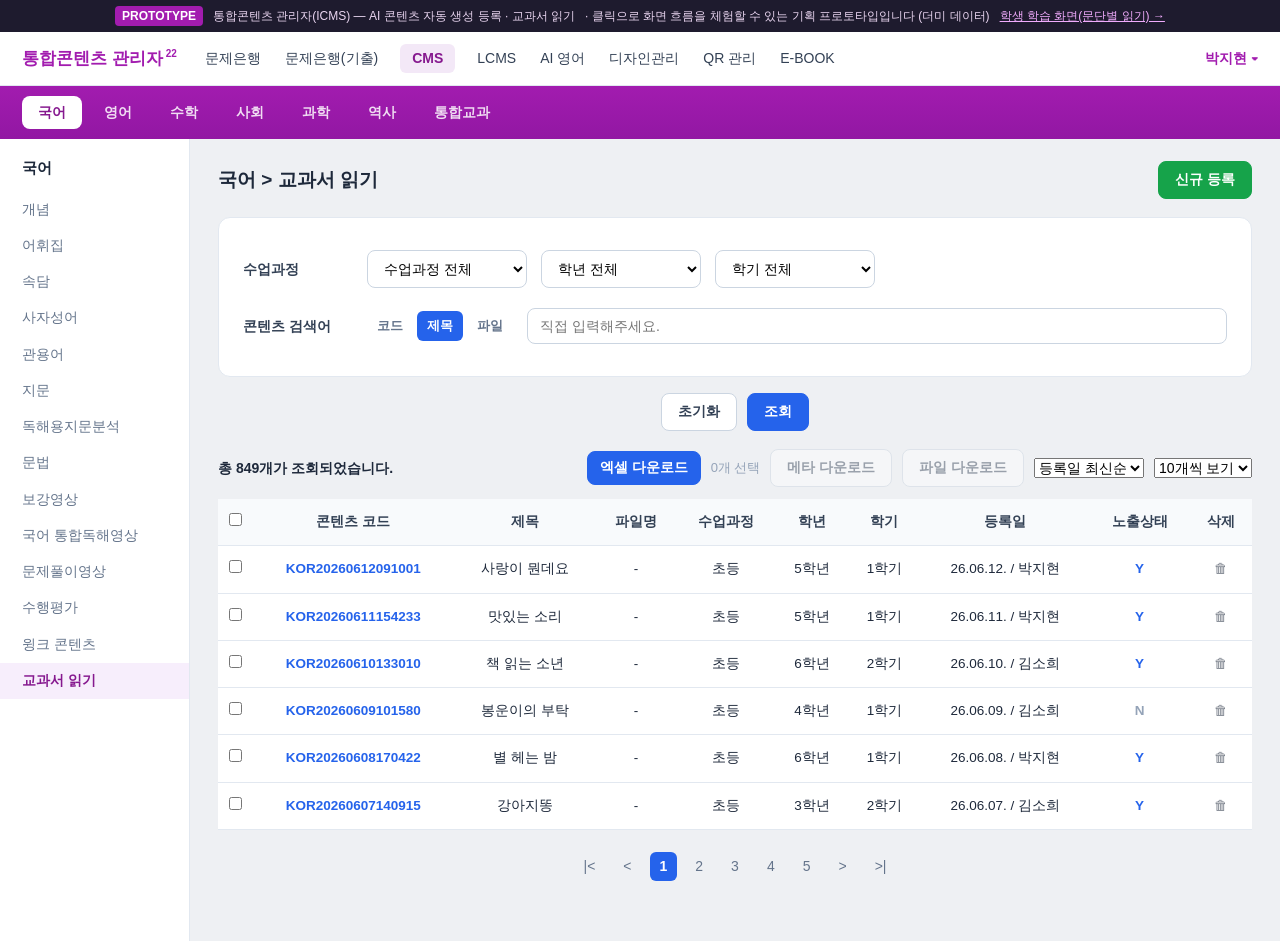
==== index.html @ 0d21c91a "AI 콘텐츠 자동 생성 버튼을 AI 입력 카드 내로 이동 - 하단 액션에는 취소/등록하기만 유지 Co-Authored-By: Claude Opus 4.8 <noreply@anthr" ====
<!DOCTYPE html>
<html lang="ko">
<head>
  <meta charset="UTF-8" />
  <meta name="viewport" content="width=device-width, initial-scale=1.0" />
  <title>ICMS — 교과서 읽기 AI 콘텐츠 등록 (프로토타입)</title>
  <link rel="stylesheet" href="styles.css" />
</head>
<body>
  <!-- 프로토타입 안내 -->
  <div class="proto-bar">
    <span class="tag">PROTOTYPE</span>
    통합콘텐츠 관리자(ICMS) — AI 콘텐츠 자동 생성 등록 · 교과서 읽기
    <span>· 클릭으로 화면 흐름을 체험할 수 있는 기획 프로토타입입니다 (더미 데이터)</span>
    <a href="reading-paragraph.html" style="color:#f0abfc;text-decoration:underline">학생 학습 화면(문단별 읽기) →</a>
  </div>

  <!-- GNB -->
  <header class="gnb">
    <div class="logo">통합콘텐츠 관리자 <sup>22</sup></div>
    <nav class="gnb-menu">
      <a href="#">문제은행</a>
      <a href="#">문제은행(기출)</a>
      <a href="#" class="active">CMS</a>
      <a href="#">LCMS</a>
      <a href="#">AI 영어</a>
      <a href="#">디자인관리</a>
      <a href="#">QR 관리</a>
      <a href="#">E-BOOK</a>
    </nav>
    <div class="gnb-user">박지현 ▾</div>
  </header>

  <!-- 과목 탭 -->
  <div class="subject-bar">
    <div class="tab active">국어</div>
    <div class="tab">영어</div>
    <div class="tab">수학</div>
    <div class="tab">사회</div>
    <div class="tab">과학</div>
    <div class="tab">역사</div>
    <div class="tab">통합교과</div>
  </div>

  <div class="layout">
    <!-- 좌측 국어 메뉴 -->
    <aside class="sidebar">
      <h3>국어</h3>
      <ul>
        <li>개념</li>
        <li>어휘집</li>
        <li>속담</li>
        <li>사자성어</li>
        <li>관용어</li>
        <li>지문</li>
        <li>독해용지문분석</li>
        <li>문법</li>
        <li>보강영상</li>
        <li>국어 통합독해영상</li>
        <li>문제풀이영상</li>
        <li>수행평가</li>
        <li>윙크 콘텐츠</li>
        <li class="active" onclick="go('list')">교과서 읽기</li>
      </ul>
    </aside>

    <main class="main">

      <!-- ============ 목록 ============ -->
      <section id="view-list" class="view active">
        <div class="row-between" style="margin-bottom:18px">
          <div class="breadcrumb" style="margin:0">국어 &gt; 교과서 읽기</div>
          <button class="btn btn-green" onclick="openRegister()">신규 등록</button>
        </div>

        <div class="card filter-card">
          <div class="filter-row">
            <div class="filter-label">수업과정</div>
            <select><option>수업과정 전체</option></select>
            <select><option>학년 전체</option></select>
            <select><option>학기 전체</option></select>
          </div>
          <div class="filter-row">
            <div class="filter-label">콘텐츠 검색어</div>
            <div class="seg">
              <button>코드</button>
              <button class="active">제목</button>
              <button>파일</button>
            </div>
            <input type="text" class="search-input" placeholder="직접 입력해주세요." />
          </div>
        </div>
        <div class="filter-actions">
          <button class="btn">초기화</button>
          <button class="btn btn-blue">조회</button>
        </div>

        <div class="list-toolbar">
          <span class="count">총 849개가 조회되었습니다.</span>
          <span class="spacer"></span>
          <button class="btn btn-blue" style="padding:7px 12px">엑셀 다운로드</button>
          <span class="muted">0개 선택</span>
          <button class="btn" disabled>메타 다운로드</button>
          <button class="btn" disabled>파일 다운로드</button>
          <select><option>등록일 최신순</option></select>
          <select><option>10개씩 보기</option></select>
        </div>

        <table class="grid">
          <thead>
            <tr>
              <th style="width:34px"><input type="checkbox" /></th>
              <th>콘텐츠 코드</th><th>제목</th><th>파일명</th>
              <th>수업과정</th><th>학년</th><th>학기</th>
              <th>등록일</th><th>노출상태</th><th>삭제</th>
            </tr>
          </thead>
          <tbody id="list-body"><!-- JS --></tbody>
        </table>

        <div class="pager">
          <span class="pg">|&lt;</span><span class="pg">&lt;</span>
          <span class="pg active">1</span><span class="pg">2</span>
          <span class="pg">3</span><span class="pg">4</span><span class="pg">5</span>
          <span class="pg">&gt;</span><span class="pg">&gt;|</span>
        </div>
      </section>

      <!-- ============ 등록 / 수정 (공용 폼) ============ -->
      <section id="view-form" class="view">
        <div class="breadcrumb" id="form-breadcrumb">CMS &gt; 국어 &gt; 교과서 읽기 &gt; 등록</div>
        <div class="warn-banner">⚠ AI 콘텐츠 생성시 이전에 작성된 내용이 사라지고, 새로운 내용이 덮어씌워집니다.</div>

        <div class="card" style="margin-bottom:18px">
          <div class="section-title">등록 정보</div>
          <div class="reg-info">
            <div class="field-inline">
              <label>수업과정<span class="req">*</span></label>
              <select id="f-school">
                <option value="">학교급</option>
                <option>초등</option><option>중등</option><option>고등</option><option>공통</option>
              </select>
              <select id="f-cgrade">
                <option value="">학년</option>
                <option>1학년</option><option>2학년</option><option>3학년</option>
                <option>4학년</option><option>5학년</option><option>6학년</option>
              </select>
              <select id="f-term">
                <option value="">학기</option>
                <option>1학기</option><option>2학기</option>
              </select>
            </div>
            <div class="field-inline">
              <label>콘텐츠 제목<span class="req">*</span></label>
              <input type="text" id="f-cms-title" placeholder="콘텐츠 제목" style="min-width:300px" />
            </div>
          </div>
          <div class="reg-info" style="margin-top:16px">
            <div class="field-inline" style="flex:1; align-items:center">
              <label>목차코드<span class="req">*</span></label>
              <div class="toc-input-wrap">
                <input type="text" id="f-toc" placeholder="목차코드" oninput="hideTocResult()" />
                <span class="toc-clear" id="toc-clear" onclick="clearToc()">✕</span>
              </div>
              <button type="button" class="btn btn-blue-o" id="btn-toc-validate" onclick="validateToc()">목차 검증</button>
            </div>
          </div>
          <div id="toc-result" class="toc-result" style="display:none"></div>
        </div>

        <div class="two-col">
          <!-- AI 입력 -->
          <div class="card">
            <div class="section-title">AI 입력</div>
            <div class="field">
              <label>교과서 제목<span class="req">*</span></label>
              <input type="text" id="f-title" placeholder="예) 사랑이 뭔데요" />
            </div>
            <div class="field">
              <label>학년<span class="req">*</span></label>
              <select id="f-grade">
                <option>초등학교 5학년</option>
                <option>초등학교 1학년</option><option>초등학교 2학년</option>
                <option>초등학교 3학년</option><option>초등학교 4학년</option>
                <option>초등학교 6학년</option>
              </select>
            </div>
            <div class="field">
              <label>교과서 본문<span class="req">*</span></label>
              <textarea id="f-body" rows="12" placeholder="여기에 지문을 붙여넣으세요. 문단을 직접 나누려면 나누고 싶은 곳에 /// 을 넣어주세요." oninput="updateCount()"></textarea>
              <div class="charcount"><span id="f-count">0</span>자</div>
              <div class="hint">💡 문단을 직접 나누려면 ///로 구분하세요. 없으면 AI가 자동으로 나눠요.</div>
            </div>
            <div class="field">
              <label>퀴즈 갯수<span class="req">*</span></label>
              <input type="text" id="f-quizcount" value="3" style="width:120px" />
            </div>
            <button class="btn btn-blue-o" style="width:100%" onclick="generateAI()">✨ AI 콘텐츠 자동 생성</button>
          </div>

          <!-- AI 출력 -->
          <div class="card">
            <div class="section-title">AI 출력</div>
            <div class="field">
              <label>인트로<span class="req">*</span></label>
              <textarea id="f-intro" rows="3" placeholder="글 전체를 흥미롭게 소개하는 인트로"></textarea>
            </div>

            <div class="subhead">
              <h4>문단별 요약</h4>
              <button class="add-btn" onclick="addParagraph()">+ 문단 추가</button>
            </div>
            <div id="paragraphs"><!-- JS --></div>

            <div class="subhead">
              <h4>퀴즈 / 정답</h4>
              <button class="add-btn" onclick="addQuiz()">+ 퀴즈 추가</button>
            </div>
            <div id="quizzes"><!-- JS --></div>
          </div>
        </div>

        <div class="form-actions">
          <button class="btn btn-dark" id="btn-cancel" onclick="cancelForm()">취소</button>
          <button class="btn btn-blue" id="btn-submit" onclick="submitForm()">등록하기</button>
        </div>
      </section>

      <!-- ============ 상세 ============ -->
      <section id="view-detail" class="view">
        <div class="breadcrumb">CMS &gt; 상세</div>

        <div class="detail-section">
          <h4>콘텐츠 정보</h4>
          <table class="kv">
            <tr><th>콘텐츠 코드</th><td id="d-code">KOR20260612091001</td><th>과목</th><td>국어</td></tr>
            <tr><th>유형</th><td>교과서 읽기</td><th>수업 콘텐츠 분류</th><td>수업</td></tr>
            <tr><th>콘텐츠 타입</th><td>READING (읽기)</td><th>영상형태</th><td></td></tr>
            <tr><th>콘텐츠 구분</th><td>단일</td><th>콘텐츠 형태</th><td>URL</td></tr>
            <tr><th>제목</th><td id="d-title" colspan="3">「사랑이 뭔데요」</td></tr>
          </table>
        </div>

        <div class="detail-section">
          <h4>목차 정보</h4>
          <table class="kv">
            <tr><th>학급/학년/학기</th><td colspan="3">초등 / 5학년 / 1학기</td></tr>
            <tr><th>목차코드</th><td colspan="3"><span class="code-pill">TCK00000000006540022</span><span class="copy-link" onclick="toast('목차코드가 복사되었습니다.')">목차코드 복사</span></td></tr>
            <tr><th>연결된 목차</th><td colspan="3">-</td></tr>
            <tr><th>목차유형</th><td colspan="3">-</td></tr>
            <tr><th>개정과정</th><td colspan="3">-</td></tr>
            <tr><th>교재정보</th><td colspan="3">-</td></tr>
            <tr><th>학습목표</th><td colspan="3">-</td></tr>
            <tr><th>영상형태</th><td colspan="3"></td></tr>
            <tr><th>교육과정성취 기준</th><td colspan="3">-</td></tr>
          </table>
        </div>

        <div class="detail-section">
          <h4>메타 정보</h4>
          <table class="kv">
            <tr><th>URL</th><td colspan="3">
              <div class="url-line"><span>https://korean-textbook-reading.dev.cats4me.net/?code=KOR20260612091001&amp;type=READING&amp;where=c&amp;user=t</span><button class="mini-btn" onclick="window.open('reading-paragraph.html','_blank')">미리보기</button></div>
            </td></tr>
          </table>
        </div>

        <div class="detail-section">
          <h4>첨부파일 정보</h4>
          <table class="kv">
            <tr><th>콘텐츠 원본파일</th><td colspan="3" style="color:var(--gray-400)">첨부된 원본파일이 없습니다.</td></tr>
            <tr><th>콘텐츠 미리보기</th><td colspan="3"></td></tr>
          </table>
        </div>

        <div class="detail-section">
          <h4>등록 정보</h4>
          <table class="kv">
            <tr><th>사용 종료일</th><td>영구</td><th>노출상태</th><td>노출중</td></tr>
            <tr><th>등록일</th><td>2026-06-12 16:45 / 박지현</td><th>수정일</th><td>-</td></tr>
          </table>
        </div>

        <div class="form-actions">
          <button class="btn btn-dark" onclick="go('list')">목록</button>
          <button class="btn btn-green" onclick="toast('노출상태가 변경되었습니다.')">노출상태 변경</button>
          <button class="btn btn-green" onclick="openEdit()">수정</button>
          <button class="btn btn-red" onclick="toast('삭제되었습니다. (프로토타입)')">삭제</button>
        </div>
      </section>

    </main>
  </div>

  <!-- 로딩 오버레이 -->
  <div class="overlay" id="overlay">
    <div class="loading-pop">
      <div class="spinner"></div>
      <div class="t1">처리중입니다...</div>
      <div class="t2">잠시만 기다려 주십시오.</div>
    </div>
  </div>

  <div id="toast"></div>

  <script src="app.js"></script>
</body>
</html>
---- styles.css ----
:root {
  --purple: #a21caf;
  --purple-dark: #86198f;
  --purple-soft: #f3e8f7;
  --blue: #2563eb;
  --blue-soft: #eff6ff;
  --green: #16a34a;
  --green-dark: #15803d;
  --red: #dc2626;
  --gray-900: #1e293b;
  --gray-700: #334155;
  --gray-500: #64748b;
  --gray-400: #94a3b8;
  --gray-300: #cbd5e1;
  --gray-200: #e2e8f0;
  --gray-100: #f1f5f9;
  --gray-50: #f8fafc;
  --border: #e2e8f0;
}

* { box-sizing: border-box; margin: 0; padding: 0; }

body {
  font-family: -apple-system, BlinkMacSystemFont, "Apple SD Gothic Neo", "Malgun Gothic", "Pretendard", "Segoe UI", sans-serif;
  color: var(--gray-900);
  background: #eef0f3;
  font-size: 14px;
  line-height: 1.5;
}

button { font-family: inherit; cursor: pointer; }
input, select, textarea { font-family: inherit; font-size: 14px; }

/* ===== 프로토타입 안내 바 ===== */
.proto-bar {
  background: #1e1b2e;
  color: #e9d5f0;
  font-size: 12px;
  padding: 6px 18px;
  display: flex;
  align-items: center;
  gap: 10px;
  justify-content: center;
}
.proto-bar a { color: #f0abfc; text-decoration: underline; }
.proto-bar .tag {
  background: var(--purple);
  color: #fff;
  border-radius: 4px;
  padding: 1px 7px;
  font-weight: 600;
}

/* ===== GNB ===== */
.gnb {
  background: #fff;
  border-bottom: 1px solid var(--border);
  display: flex;
  align-items: center;
  padding: 0 22px;
  height: 54px;
  gap: 26px;
}
.gnb .logo {
  font-weight: 800;
  color: var(--purple);
  font-size: 17px;
  display: flex;
  align-items: flex-start;
  gap: 3px;
}
.gnb .logo sup { font-size: 10px; color: var(--purple); font-weight: 700; }
.gnb-menu { display: flex; gap: 20px; align-items: center; flex: 1; }
.gnb-menu a {
  color: var(--gray-700);
  text-decoration: none;
  font-size: 14px;
  font-weight: 500;
  padding: 4px 2px;
}
.gnb-menu a.active {
  background: var(--purple-soft);
  color: var(--purple-dark);
  border-radius: 6px;
  padding: 4px 12px;
  font-weight: 700;
}
.gnb-user { color: var(--purple); font-weight: 600; }

/* ===== 과목 탭 ===== */
.subject-bar {
  background: linear-gradient(180deg, #a21caf 0%, #9217a3 100%);
  display: flex;
  gap: 6px;
  padding: 10px 22px;
}
.subject-bar .tab {
  color: rgba(255,255,255,.85);
  padding: 6px 16px;
  border-radius: 8px;
  font-weight: 600;
  font-size: 14px;
}
.subject-bar .tab.active { background: #fff; color: var(--purple-dark); }

/* ===== 레이아웃 ===== */
.layout { display: flex; min-height: calc(100vh - 110px); background: #eef0f3; }
.sidebar {
  width: 190px;
  background: #fff;
  border-right: 1px solid var(--border);
  padding: 18px 0;
  flex-shrink: 0;
}
.sidebar h3 { font-size: 15px; padding: 0 22px 12px; color: var(--gray-900); }
.sidebar ul { list-style: none; }
.sidebar li {
  padding: 8px 22px;
  color: var(--gray-500);
  font-size: 13.5px;
  cursor: pointer;
}
.sidebar li:hover { background: var(--gray-50); }
.sidebar li.active { background: #f7eefc; color: var(--purple-dark); font-weight: 700; }

.main { flex: 1; padding: 22px 28px 60px; min-width: 0; }

/* ===== 공통 요소 ===== */
.breadcrumb { font-size: 19px; font-weight: 800; color: var(--gray-900); margin-bottom: 18px; }
.row-between { display: flex; align-items: center; justify-content: space-between; }

.card {
  background: #fff;
  border: 1px solid var(--border);
  border-radius: 12px;
  padding: 22px 24px;
}
.section-title { font-size: 15px; font-weight: 800; margin-bottom: 14px; }

.btn {
  border: 1px solid var(--gray-300);
  background: #fff;
  color: var(--gray-700);
  border-radius: 8px;
  padding: 9px 16px;
  font-size: 13.5px;
  font-weight: 600;
}
.btn:hover { background: var(--gray-50); }
.btn-green { background: var(--green); border-color: var(--green); color: #fff; }
.btn-green:hover { background: var(--green-dark); }
.btn-blue { background: var(--blue); border-color: var(--blue); color: #fff; }
.btn-blue:hover { filter: brightness(.95); }
.btn-blue-o { background: #fff; border-color: var(--blue); color: var(--blue); }
.btn-blue-o:hover { background: var(--blue-soft); }
.btn-dark { background: #334155; border-color: #334155; color: #fff; }
.btn-dark:hover { background: #1e293b; }
.btn-red { background: var(--red); border-color: var(--red); color: #fff; }
.btn-red:hover { filter: brightness(.95); }
.btn:disabled { opacity: .45; cursor: not-allowed; }

/* ===== 목록 화면 ===== */
.filter-card { margin-bottom: 16px; }
.filter-row { display: flex; align-items: center; gap: 14px; padding: 10px 0; }
.filter-label { width: 110px; font-weight: 700; color: var(--gray-700); }
.filter-row select, .filter-row input[type=text] {
  border: 1px solid var(--gray-300);
  border-radius: 8px;
  padding: 9px 12px;
  background: #fff;
}
.filter-row select { min-width: 160px; }
.filter-row .search-input { flex: 1; }
.seg { display: inline-flex; gap: 4px; }
.seg button {
  border: none; background: transparent; color: var(--gray-500);
  padding: 6px 10px; border-radius: 6px; font-weight: 600;
}
.seg button.active { background: var(--blue); color: #fff; }
.filter-actions { display: flex; justify-content: center; gap: 10px; margin: 6px 0 18px; }

.list-toolbar { display: flex; align-items: center; gap: 10px; margin-bottom: 12px; }
.list-toolbar .count { font-weight: 700; }
.list-toolbar .spacer { flex: 1; }
.list-toolbar .muted { color: var(--gray-400); font-size: 13px; }

table.grid { width: 100%; border-collapse: collapse; background: #fff; }
table.grid th, table.grid td {
  border-bottom: 1px solid var(--border);
  padding: 13px 10px;
  text-align: center;
  font-size: 13.5px;
}
table.grid thead th { color: var(--gray-700); font-weight: 700; background: var(--gray-50); }
table.grid td.code a { color: var(--blue); text-decoration: none; font-weight: 600; }
table.grid td.code a:hover { text-decoration: underline; }
.expose-y { color: var(--blue); font-weight: 700; }
.expose-n { color: var(--gray-400); font-weight: 700; }
.trash { cursor: pointer; opacity: .6; }
.trash:hover { opacity: 1; }

.pager { display: flex; justify-content: center; gap: 8px; margin-top: 22px; color: var(--gray-500); }
.pager .pg { padding: 4px 10px; border-radius: 6px; cursor: pointer; }
.pager .pg.active { background: var(--blue); color: #fff; font-weight: 700; }

/* ===== 등록/수정 화면 ===== */
.warn-banner {
  background: #fffbeb;
  border: 1px solid #fde68a;
  color: #92660b;
  border-radius: 10px;
  padding: 13px 18px;
  margin-bottom: 18px;
  font-size: 13.5px;
}
.req { color: var(--red); margin-left: 2px; }

.reg-info { display: flex; gap: 40px; align-items: center; flex-wrap: wrap; }
.field-inline { display: flex; align-items: center; gap: 12px; }
.field-inline label { font-weight: 700; white-space: nowrap; }
.field-inline select, .field-inline input {
  border: 1px solid var(--gray-300); border-radius: 8px; padding: 9px 12px;
}

/* 목차코드 입력 + 목차 검증 */
.toc-input-wrap { position: relative; flex: 1; min-width: 280px; max-width: 420px; }
.toc-input-wrap input { width: 100%; border: 1px solid var(--gray-300); border-radius: 8px; padding: 9px 34px 9px 12px; }
.toc-clear {
  position: absolute; right: 10px; top: 50%; transform: translateY(-50%);
  color: var(--gray-400); cursor: pointer; font-size: 13px; line-height: 1;
}
.toc-clear:hover { color: var(--red); }
.toc-result { margin-top: 16px; border-top: 1px dashed var(--gray-200); padding-top: 14px; }
.toc-result .ok { color: var(--green-dark); font-weight: 700; }
.toc-result .res-title { font-weight: 800; margin-bottom: 8px; }
.toc-result .fail-item { margin: 5px 0; }
.toc-result .fail-code { color: var(--red); font-weight: 700; }
.toc-result .fail-reason { color: var(--red); margin-left: 8px; }

.two-col { display: grid; grid-template-columns: 1fr 1fr; gap: 18px; margin-top: 18px; }
@media (max-width: 980px) { .two-col { grid-template-columns: 1fr; } }

.field { margin-bottom: 18px; }
.field > label { display: block; font-weight: 700; margin-bottom: 7px; }
.field input[type=text], .field select, .field textarea {
  width: 100%;
  border: 1px solid var(--gray-300);
  border-radius: 8px;
  padding: 11px 13px;
  background: #fff;
}
.field textarea { resize: vertical; line-height: 1.6; }
.charcount { text-align: right; color: var(--gray-400); font-size: 12px; margin-top: 4px; }
.hint { color: var(--gray-500); font-size: 12.5px; margin-top: 6px; }

.subhead { display: flex; align-items: center; justify-content: space-between; margin: 22px 0 10px; }
.subhead h4 { font-size: 14px; font-weight: 800; }
.add-btn { color: var(--blue); border: 1px solid var(--blue); background: #fff; border-radius: 8px; padding: 6px 12px; font-weight: 700; font-size: 12.5px; }
.add-btn:hover { background: var(--blue-soft); }

.item-card {
  background: var(--gray-50);
  border: 1px solid var(--border);
  border-radius: 10px;
  padding: 16px 18px;
  margin-bottom: 12px;
  position: relative;
}
.item-card .title-input { font-weight: 700; }
.item-card .del-x {
  position: absolute; top: 10px; right: 12px;
  color: var(--gray-400); cursor: pointer; font-size: 16px; line-height: 1;
}
.item-card .del-x:hover { color: var(--red); }

.quiz-row { display: flex; gap: 16px; }
.quiz-main { flex: 1; }
.opt { display: flex; align-items: center; gap: 8px; margin: 6px 0; }
.opt input[type=radio] { width: 16px; height: 16px; accent-color: var(--green); }
.opt input[type=text] { flex: 1; border: 1px solid var(--gray-200); border-radius: 6px; padding: 7px 10px; background: #fff; }
.opt .opt-del { color: var(--gray-400); cursor: pointer; padding: 0 4px; }
.opt .opt-del:hover { color: var(--red); }
.ans-badge {
  background: #dcfce7; color: var(--green-dark);
  border: 1px solid #86efac; border-radius: 8px;
  padding: 8px 14px; font-weight: 700; height: fit-content; white-space: nowrap;
}
.opt-add { color: var(--blue); background: none; border: none; font-weight: 700; font-size: 12.5px; margin-top: 4px; }
.opt-eyebrow { font-size: 12px; color: var(--gray-400); margin: 2px 0 6px; }
.ex-label { font-weight: 700; font-size: 13px; margin: 14px 0 6px; }
.ex-label .ex-help { font-weight: 400; font-size: 11.5px; color: var(--gray-400); margin-left: 8px; }
.ex-input { display: block; width: 100%; border: 1px solid var(--gray-200); border-radius: 6px; padding: 8px 10px; background: #fff; resize: vertical; line-height: 1.6; }

.form-actions { display: flex; justify-content: center; gap: 14px; margin-top: 26px; }
.form-actions .btn { min-width: 120px; }

/* ===== 상세 화면 ===== */
.detail-section { margin-bottom: 26px; }
.detail-section h4 {
  font-size: 15px; font-weight: 800; padding-bottom: 8px;
  border-bottom: 2px solid var(--gray-300); margin-bottom: 0;
}
table.kv { width: 100%; border-collapse: collapse; }
table.kv th, table.kv td {
  border: 1px solid var(--border);
  padding: 12px 16px;
  text-align: left;
  vertical-align: middle;
}
table.kv th {
  background: var(--gray-50); font-weight: 700; color: var(--gray-700);
  width: 150px; white-space: nowrap;
}
.code-pill { background: var(--blue); color: #fff; border-radius: 8px; padding: 7px 16px; font-weight: 700; display: inline-block; }
.copy-link { color: var(--blue); margin-left: 12px; cursor: pointer; font-size: 13px; }
.copy-link:hover { text-decoration: underline; }
.url-line { display: flex; align-items: center; justify-content: space-between; gap: 16px; padding: 4px 0; }
.url-line span { word-break: break-all; color: var(--gray-700); font-size: 13px; }
.mini-btn { border: 1px solid var(--blue); color: var(--blue); background: #fff; border-radius: 6px; padding: 5px 12px; font-size: 12.5px; font-weight: 600; white-space: nowrap; }
.mini-btn:hover { background: var(--blue-soft); }

/* ===== 로딩 오버레이 ===== */
.overlay {
  position: fixed; inset: 0; background: rgba(15,23,42,.45);
  display: none; align-items: center; justify-content: center; z-index: 50;
}
.overlay.show { display: flex; }
.loading-pop {
  background: #fff; border-radius: 14px; padding: 36px 48px;
  text-align: center; box-shadow: 0 20px 50px rgba(0,0,0,.25);
}
.spinner {
  width: 46px; height: 46px; margin: 0 auto 18px;
  border: 4px solid var(--gray-200); border-top-color: var(--purple);
  border-radius: 50%; animation: spin .8s linear infinite;
}
@keyframes spin { to { transform: rotate(360deg); } }
.loading-pop .t1 { font-weight: 800; font-size: 16px; margin-bottom: 6px; }
.loading-pop .t2 { color: var(--gray-500); font-size: 13.5px; }

/* ===== 토스트 ===== */
#toast {
  position: fixed; bottom: 40px; left: 50%; transform: translateX(-50%) translateY(20px);
  background: #1e293b; color: #fff; padding: 13px 24px; border-radius: 10px;
  font-weight: 600; font-size: 14px; opacity: 0; pointer-events: none;
  transition: all .25s; z-index: 60; box-shadow: 0 10px 30px rgba(0,0,0,.3);
}
#toast.show { opacity: 1; transform: translateX(-50%) translateY(0); }

.view { display: none; }
.view.active { display: block; }
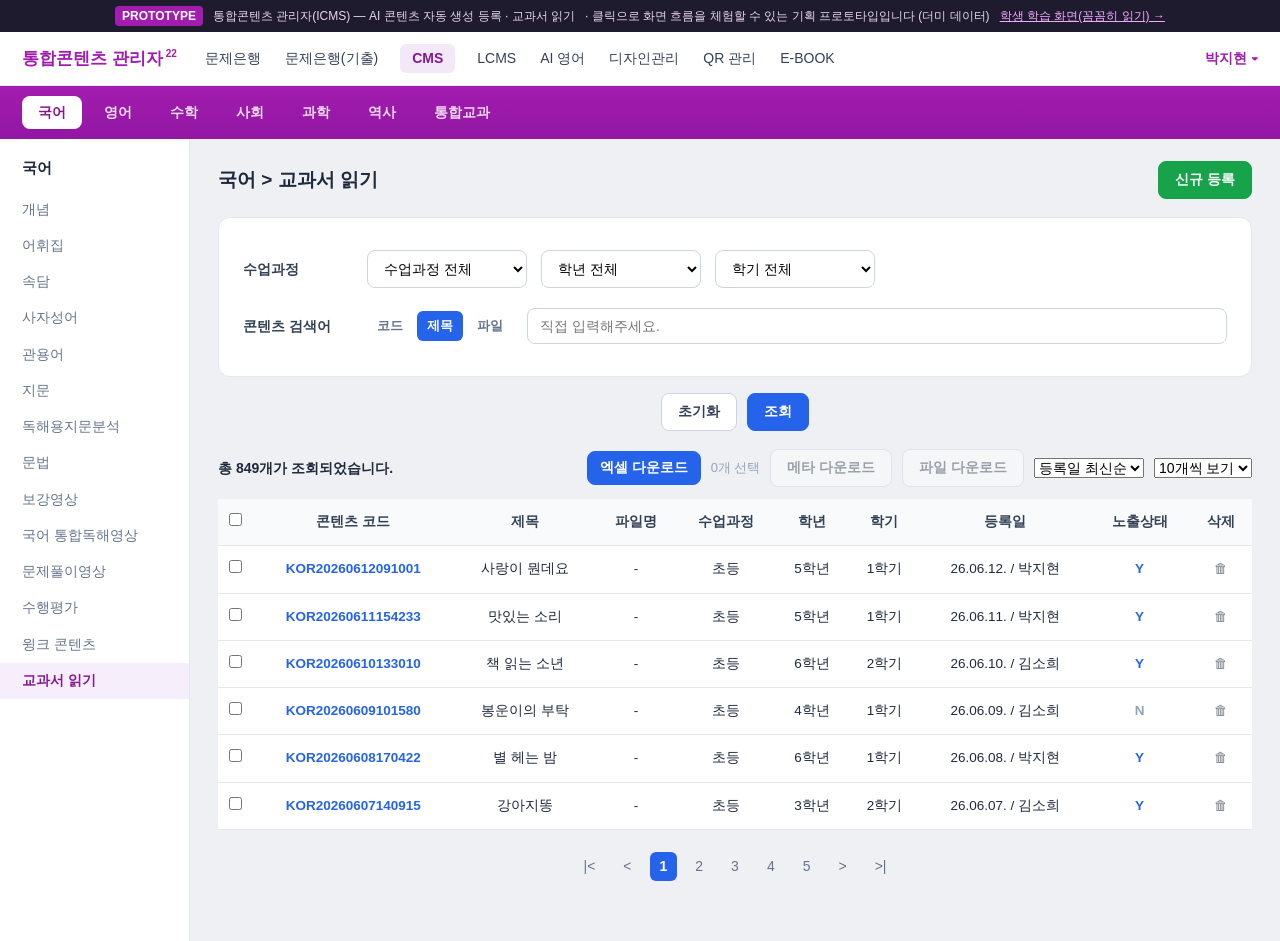
==== commit 35ecd933: "문단별 읽기 → 꼼꼼히 읽기로 명칭 통일 (프로토타입 라벨·README) Co-Authored-By: Claude Opus 4.8 <noreply@anthropic.com>" ====
--- a/index.html
+++ b/index.html
@@ -12,7 +12,7 @@
     <span class="tag">PROTOTYPE</span>
     통합콘텐츠 관리자(ICMS) — AI 콘텐츠 자동 생성 등록 · 교과서 읽기
     <span>· 클릭으로 화면 흐름을 체험할 수 있는 기획 프로토타입입니다 (더미 데이터)</span>
-    <a href="reading-paragraph.html" style="color:#f0abfc;text-decoration:underline">학생 학습 화면(문단별 읽기) →</a>
+    <a href="reading-paragraph.html" style="color:#f0abfc;text-decoration:underline">학생 학습 화면(꼼꼼히 읽기) →</a>
   </div>
 
   <!-- GNB -->
@@ -136,36 +136,26 @@
           <div class="reg-info">
             <div class="field-inline">
               <label>수업과정<span class="req">*</span></label>
-              <select id="f-school">
+              <select id="f-school" onchange="hideDupMsg()">
                 <option value="">학교급</option>
                 <option>초등</option><option>중등</option><option>고등</option><option>공통</option>
               </select>
-              <select id="f-cgrade">
+              <select id="f-cgrade" onchange="hideDupMsg()">
                 <option value="">학년</option>
                 <option>1학년</option><option>2학년</option><option>3학년</option>
                 <option>4학년</option><option>5학년</option><option>6학년</option>
               </select>
-              <select id="f-term">
+              <select id="f-term" onchange="hideDupMsg()">
                 <option value="">학기</option>
                 <option>1학기</option><option>2학기</option>
               </select>
             </div>
             <div class="field-inline">
               <label>콘텐츠 제목<span class="req">*</span></label>
-              <input type="text" id="f-cms-title" placeholder="콘텐츠 제목" style="min-width:300px" />
-            </div>
-          </div>
-          <div class="reg-info" style="margin-top:16px">
-            <div class="field-inline" style="flex:1; align-items:center">
-              <label>목차코드<span class="req">*</span></label>
-              <div class="toc-input-wrap">
-                <input type="text" id="f-toc" placeholder="목차코드" oninput="hideTocResult()" />
-                <span class="toc-clear" id="toc-clear" onclick="clearToc()">✕</span>
-              </div>
-              <button type="button" class="btn btn-blue-o" id="btn-toc-validate" onclick="validateToc()">목차 검증</button>
-            </div>
-          </div>
-          <div id="toc-result" class="toc-result" style="display:none"></div>
+              <input type="text" id="f-cms-title" placeholder="콘텐츠 제목" style="min-width:300px" oninput="hideDupMsg()" />
+            </div>
+          </div>
+          <div id="reg-dup-msg" class="dup-msg" style="display:none"></div>
         </div>
 
         <div class="two-col">
@@ -177,13 +167,8 @@
               <input type="text" id="f-title" placeholder="예) 사랑이 뭔데요" />
             </div>
             <div class="field">
-              <label>학년<span class="req">*</span></label>
-              <select id="f-grade">
-                <option>초등학교 5학년</option>
-                <option>초등학교 1학년</option><option>초등학교 2학년</option>
-                <option>초등학교 3학년</option><option>초등학교 4학년</option>
-                <option>초등학교 6학년</option>
-              </select>
+              <label>작가명</label>
+              <input type="text" id="f-author" placeholder="작가명 (선택)" />
             </div>
             <div class="field">
               <label>교과서 본문<span class="req">*</span></label>
@@ -208,9 +193,15 @@
 
             <div class="subhead">
               <h4>문단별 요약</h4>
-              <button class="add-btn" onclick="addParagraph()">+ 문단 추가</button>
             </div>
             <div id="paragraphs"><!-- JS --></div>
+
+            <div class="subhead">
+              <h4>낱말 풀이</h4>
+              <button class="add-btn" onclick="addWord()">+ 낱말 추가</button>
+            </div>
+            <div class="hint" style="margin:-2px 0 10px">💡 같은 낱말이 본문에 여러 번 나오면, 가장 첫번째 영역에 뜻풀이가 표시됩니다.</div>
+            <div id="words"><!-- JS --></div>
 
             <div class="subhead">
               <h4>퀴즈 / 정답</h4>
--- a/styles.css
+++ b/styles.css
@@ -216,6 +216,7 @@
 .req { color: var(--red); margin-left: 2px; }
 
 .reg-info { display: flex; gap: 40px; align-items: center; flex-wrap: wrap; }
+.dup-msg { margin-top: 16px; background: #fee2e2; border: 1px solid #fecaca; color: #b91c1c; border-radius: 8px; padding: 11px 14px; font-size: 13.5px; font-weight: 600; }
 .field-inline { display: flex; align-items: center; gap: 12px; }
 .field-inline label { font-weight: 700; white-space: nowrap; }
 .field-inline select, .field-inline input {
